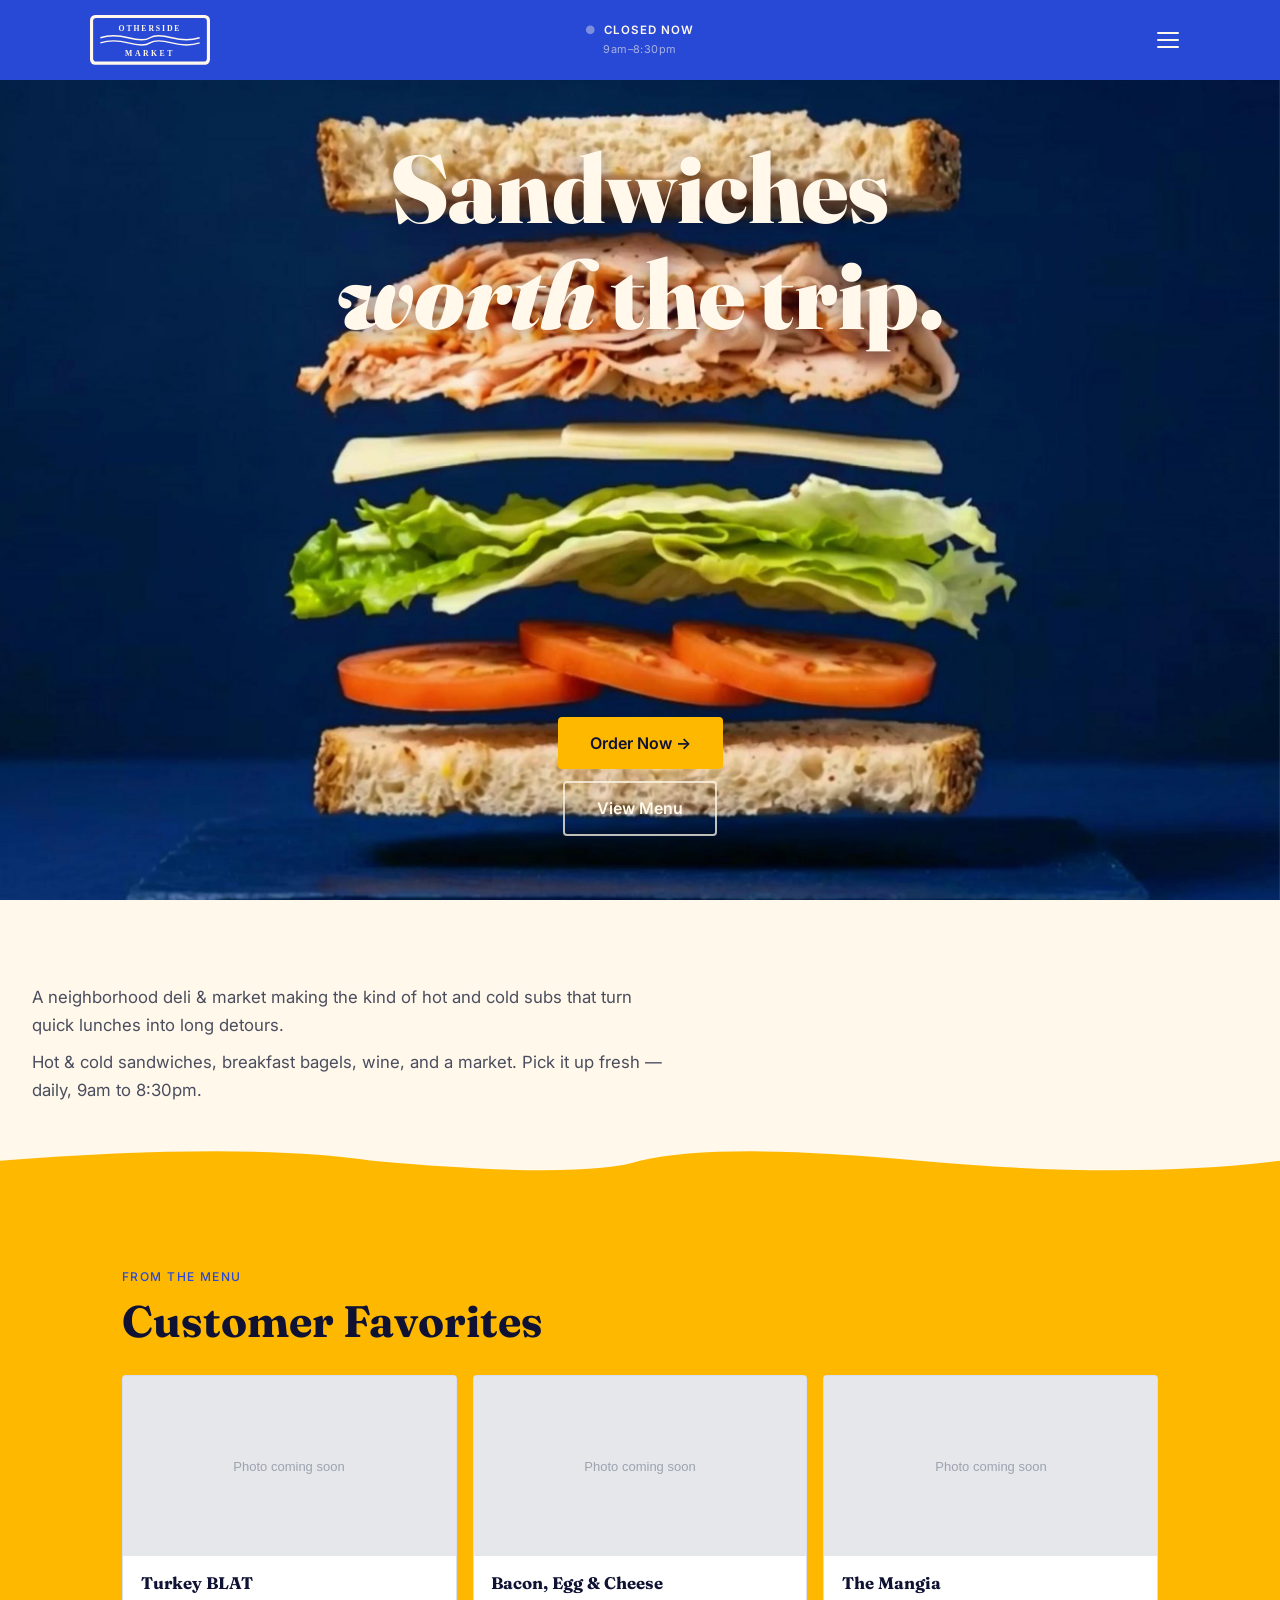
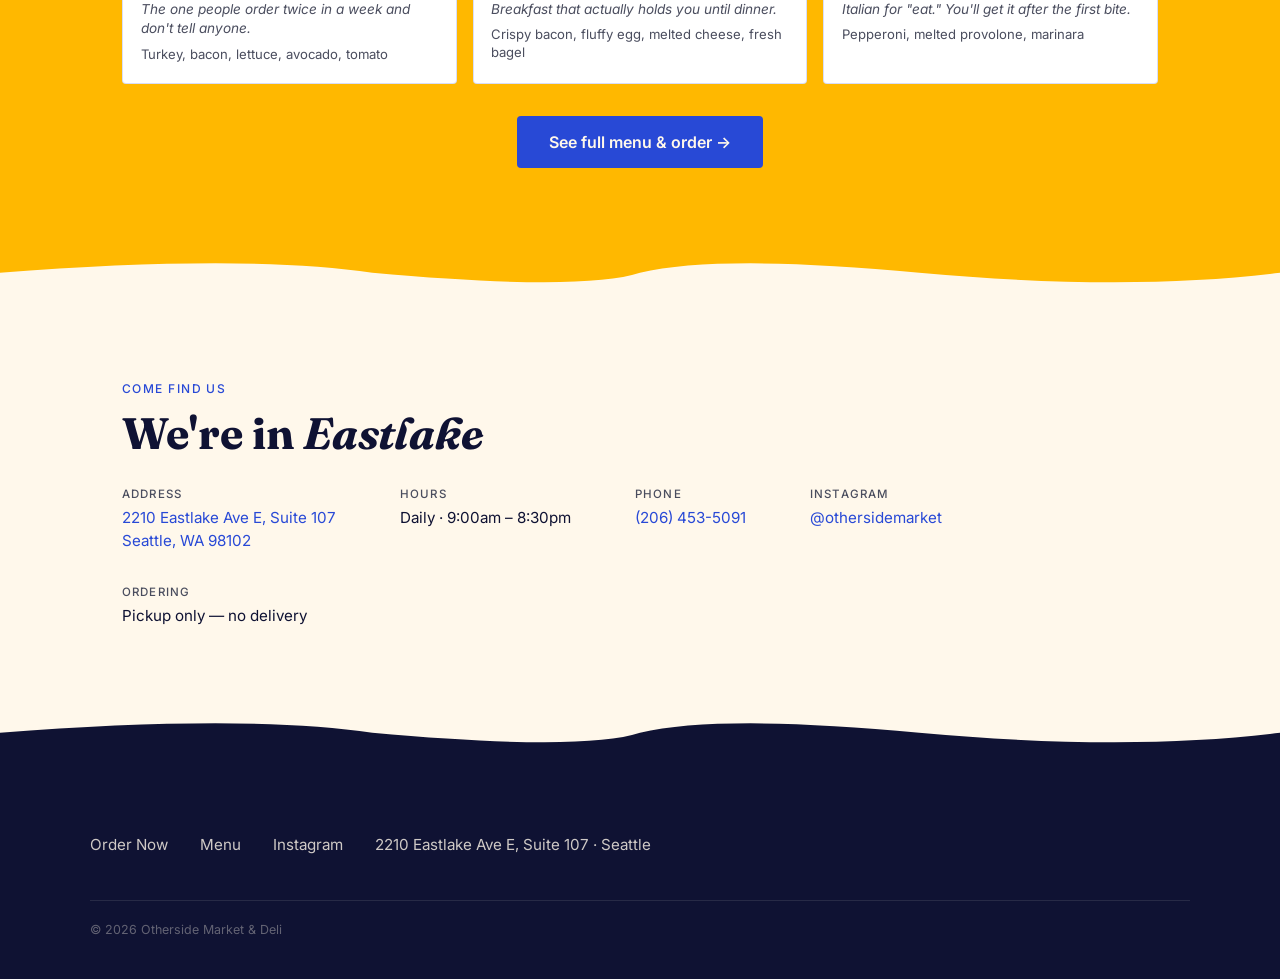
==== index.html @ d74aed76 "Initial commit" ====
<!DOCTYPE html>
<html lang="en">
<head>
  <meta charset="UTF-8" />
  <meta name="viewport" content="width=device-width, initial-scale=1.0" />

  <!-- SEO -->
  <title>Otherside Market &amp; Deli — Eastlake, Seattle</title>
  <meta name="description" content="A neighborhood deli &amp; market in Eastlake, Seattle. Hot &amp; cold sandwiches, breakfast bagels, wine, and groceries. Order online for pickup." />
  <meta name="keywords" content="deli Seattle, sandwich shop Eastlake, Otherside Market, pickup order Seattle" />
  <link rel="canonical" href="https://www.othersidemarketdeli.com/" />

  <!-- Open Graph -->
  <meta property="og:type" content="website" />
  <meta property="og:site_name" content="Otherside Market &amp; Deli" />
  <meta property="og:title" content="Otherside Market &amp; Deli — Eastlake, Seattle" />
  <meta property="og:description" content="A neighborhood deli &amp; market in Eastlake, Seattle. Hot &amp; cold sandwiches, breakfast bagels, wine, and groceries." />
  <meta property="og:url" content="https://www.othersidemarketdeli.com/" />
  <meta property="og:image" content="https://www.othersidemarketdeli.com/images/og-image.jpg" />
  <meta property="og:image:width" content="1200" />
  <meta property="og:image:height" content="630" />

  <!-- Twitter / X -->
  <meta name="twitter:card" content="summary_large_image" />
  <meta name="twitter:title" content="Otherside Market &amp; Deli" />
  <meta name="twitter:description" content="A neighborhood deli &amp; market in Eastlake, Seattle." />
  <meta name="twitter:image" content="https://www.othersidemarketdeli.com/images/og-image.jpg" />

  <!-- Favicon (placeholder — swap when client provides assets) -->
  <link rel="icon" type="image/png" href="images/favicon.png" />
  <link rel="apple-touch-icon" href="images/apple-touch-icon.png" />

  <!-- Fonts -->
  <link rel="preconnect" href="https://fonts.googleapis.com" />
  <link rel="preconnect" href="https://fonts.gstatic.com" crossorigin />
  <link href="https://fonts.googleapis.com/css2?family=Fraunces:ital,opsz,wght@0,9..144,400;0,9..144,700;0,9..144,900;1,9..144,400;1,9..144,700&family=Inter:wght@400;500;600&display=swap" rel="stylesheet" />

  <link rel="stylesheet" href="css/styles.css" />
</head>
<body>

  <!-- ===== NAV ===== -->
  <header class="site-nav" role="navigation" aria-label="Main navigation">
    <div class="nav-inner">

      <a class="nav-logo" href="index.html" aria-label="Otherside Market &amp; Deli — home">
        <svg class="logo-svg" viewBox="0 0 116 48" xmlns="http://www.w3.org/2000/svg" aria-hidden="true" focusable="false">
          <rect width="116" height="48" rx="5" fill="#fff8eb"/>
          <rect x="3" y="3" width="110" height="42" rx="3" fill="#2849d6"/>
          <text x="58" y="15" text-anchor="middle" font-family="Georgia, 'Times New Roman', serif" font-size="7.5" font-weight="700" fill="#fff8eb" letter-spacing="1.8">OTHERSIDE</text>
          <path d="M10,22 Q22,18 37,22 Q52,26 58,22 Q64,18 79,22 Q94,26 106,22" fill="none" stroke="#fff8eb" stroke-width="1.4"/>
          <path d="M10,27 Q22,23 37,27 Q52,31 58,27 Q64,23 79,27 Q94,31 106,27" fill="none" stroke="#fff8eb" stroke-width="1.4"/>
          <text x="58" y="40" text-anchor="middle" font-family="Georgia, 'Times New Roman', serif" font-size="7.5" font-weight="700" fill="#fff8eb" letter-spacing="2.4">MARKET</text>
        </svg>
      </a>

      <div class="nav-status" aria-live="polite">
        <span class="open-now">OPEN NOW</span>
        <span class="nav-hours">9am–8:30pm</span>
      </div>

      <button class="hamburger-btn" id="hamburger-btn" aria-label="Open menu" aria-expanded="false">
        <svg class="icon-menu" width="22" height="16" viewBox="0 0 22 16" fill="none" aria-hidden="true">
          <rect y="0"  width="22" height="2" rx="1" fill="#fff8eb"/>
          <rect y="7"  width="22" height="2" rx="1" fill="#fff8eb"/>
          <rect y="14" width="22" height="2" rx="1" fill="#fff8eb"/>
        </svg>
        <svg class="icon-close" width="18" height="18" viewBox="0 0 18 18" fill="none" aria-hidden="true">
          <path d="M1 1L17 17M17 1L1 17" stroke="#fff8eb" stroke-width="2" stroke-linecap="round"/>
        </svg>
      </button>

      <nav class="nav-dropdown" id="nav-dropdown" aria-label="Site navigation" aria-hidden="true">
        <a class="dropdown-order-btn" href="pages/order.html">Order Now</a>
        <a class="dropdown-link" href="pages/menu.html">View Menu</a>
        <a class="dropdown-link" href="https://instagram.com/othersidemarket" target="_blank" rel="noopener noreferrer">
          <svg width="36" height="36" viewBox="0 0 24 24" fill="none" xmlns="http://www.w3.org/2000/svg" aria-hidden="true">
            <rect x="2" y="2" width="20" height="20" rx="5.5" stroke="#fff8eb" stroke-width="1.5"/>
            <circle cx="12" cy="12" r="4.5" stroke="#fff8eb" stroke-width="1.5"/>
            <circle cx="17.2" cy="6.8" r="1.1" fill="#fff8eb"/>
          </svg>
          Instagram
        </a>
      </nav>

    </div>
  </header>

  <!-- ===== HERO ===== -->
  <section class="hero" id="home" aria-labelledby="hero-headline">

    <!-- Scroll-driven sandwich frame sequence — fixed behind all hero content -->
    <div class="hero-video-bg" aria-hidden="true">
      <img
        id="sandwich-frame"
        class="hero-video"
        src="images/sandwich-frames/frame-0000.jpg"
        alt=""
        decoding="async"
      />
    </div>

    <div class="hero-image-full">
      <!-- Replace with real food/interior photo when available -->
      <img
        src="data:image/svg+xml,%3Csvg xmlns='http://www.w3.org/2000/svg' width='1200' height='600'%3E%3Crect width='1200' height='600' fill='%23c0cdff'/%3E%3Ctext x='600' y='305' font-family='sans-serif' font-size='16' fill='%232849d6' text-anchor='middle' opacity='0.5'%3EHero photo coming soon%3C/text%3E%3C/svg%3E"
        alt="Otherside Market &amp; Deli"
        width="1200"
        height="600"
      />
      <div class="hero-overlay">
        <h1 id="hero-headline">Sandwiches<br><em>worth</em> the trip.</h1>
        <div class="hero-actions">
          <a class="btn-primary" href="pages/order.html">Order Now →</a>
          <a class="btn-ghost" href="pages/menu.html">View Menu</a>
        </div>
      </div>
    </div>

  </section>

  <!-- wave: video → cream (cream fills from the bottom, video shows above) -->
  <div class="wave-divider wave-hero-to-cream" aria-hidden="true">
    <svg viewBox="0 0 110 44" preserveAspectRatio="none" height="52" xmlns="http://www.w3.org/2000/svg">
      <path fill="#fff8eb" d="M0,44 L0,21 Q21,5 32,21 Q50,37 55,21 Q62,5 79,21 Q97,37 110,21 L110,44 Z"/>
    </svg>
  </div>

  <div class="hero-caption">
    <p>A neighborhood deli &amp; market making the kind of hot and cold subs that turn quick lunches into long detours.</p>
    <p>Hot &amp; cold sandwiches, breakfast bagels, wine, and a market. Pick it up fresh — daily, 9am to 8:30pm.</p>
  </div>

  <!-- wave: cream → yellow -->
  <div class="wave-divider wave-to-yellow" aria-hidden="true">
    <svg viewBox="0 0 110 44" preserveAspectRatio="none" height="52" xmlns="http://www.w3.org/2000/svg">
      <path fill="#fff8eb" d="M0,0 L0,21 Q21,5 32,21 Q50,37 55,21 Q62,5 79,21 Q97,37 110,21 L110,0 Z"/>
    </svg>
  </div>

  <!-- ===== MENU HIGHLIGHTS ===== -->
  <section class="menu-highlights" id="menu" aria-labelledby="menu-heading">
    <div class="container">
    <span class="eyebrow reveal">From the menu</span>
    <h2 id="menu-heading" class="reveal">Customer Favorites</h2>

    <div class="highlights-grid">

      <article class="highlight-card reveal">
        <div class="highlight-card-img">
          <img
            src="data:image/svg+xml,%3Csvg xmlns='http://www.w3.org/2000/svg' width='400' height='180'%3E%3Crect width='400' height='180' fill='%23e5e7eb'/%3E%3Ctext x='200' y='95' font-family='sans-serif' font-size='13' fill='%239ca3af' text-anchor='middle'%3EPhoto coming soon%3C/text%3E%3C/svg%3E"
            alt="Turkey BLAT"
            width="400"
            height="180"
            loading="lazy"
          />
        </div>
        <div class="highlight-card-body">
          <h3>Turkey BLAT</h3>
          <p class="card-tagline">The one people order twice in a week and don't tell anyone.</p>
          <p class="card-ingredients-text">Turkey, bacon, lettuce, avocado, tomato</p>
        </div>
      </article>

      <article class="highlight-card reveal">
        <div class="highlight-card-img">
          <img
            src="data:image/svg+xml,%3Csvg xmlns='http://www.w3.org/2000/svg' width='400' height='180'%3E%3Crect width='400' height='180' fill='%23e5e7eb'/%3E%3Ctext x='200' y='95' font-family='sans-serif' font-size='13' fill='%239ca3af' text-anchor='middle'%3EPhoto coming soon%3C/text%3E%3C/svg%3E"
            alt="Bacon, Egg &amp; Cheese"
            width="400"
            height="180"
            loading="lazy"
          />
        </div>
        <div class="highlight-card-body">
          <h3>Bacon, Egg &amp; Cheese</h3>
          <p class="card-tagline">Breakfast that actually holds you until dinner.</p>
          <p class="card-ingredients-text">Crispy bacon, fluffy egg, melted cheese, fresh bagel</p>
        </div>
      </article>

      <article class="highlight-card reveal">
        <div class="highlight-card-img">
          <img
            src="data:image/svg+xml,%3Csvg xmlns='http://www.w3.org/2000/svg' width='400' height='180'%3E%3Crect width='400' height='180' fill='%23e5e7eb'/%3E%3Ctext x='200' y='95' font-family='sans-serif' font-size='13' fill='%239ca3af' text-anchor='middle'%3EPhoto coming soon%3C/text%3E%3C/svg%3E"
            alt="The Mangia"
            width="400"
            height="180"
            loading="lazy"
          />
        </div>
        <div class="highlight-card-body">
          <h3>The Mangia</h3>
          <p class="card-tagline">Italian for "eat." You'll get it after the first bite.</p>
          <p class="card-ingredients-text">Pepperoni, melted provolone, marinara</p>
        </div>
      </article>

    </div>

    <div class="highlights-cta reveal">
      <a class="btn-primary" href="pages/menu.html">See full menu &amp; order →</a>
    </div>
    </div><!-- /.container -->
  </section>

  <!-- wave: yellow → cream -->
  <div class="wave-divider wave-to-cream" aria-hidden="true">
    <svg viewBox="0 0 110 44" preserveAspectRatio="none" height="52" xmlns="http://www.w3.org/2000/svg">
      <path fill="#ffb800" d="M0,0 L0,21 Q21,5 32,21 Q50,37 55,21 Q62,5 79,21 Q97,37 110,21 L110,0 Z"/>
    </svg>
  </div>

  <!-- ===== VISIT ===== -->
  <section class="visit-section" id="visit" aria-labelledby="visit-heading">
    <div class="container">
      <span class="eyebrow reveal">Come find us</span>
      <h2 id="visit-heading" class="reveal">We're in <em>Eastlake</em></h2>

      <div class="visit-info reveal">
        <div class="visit-detail">
          <span class="visit-label">Address</span>
          <span class="visit-value">
            <a href="https://maps.apple.com/?q=2210+Eastlake+Ave+E,+Suite+107,+Seattle,+WA+98102" target="_blank" rel="noopener noreferrer">
              2210 Eastlake Ave E, Suite 107<br />Seattle, WA 98102
            </a>
          </span>
        </div>
        <div class="visit-detail">
          <span class="visit-label">Hours</span>
          <span class="visit-value">Daily · 9:00am – 8:30pm</span>
        </div>
        <div class="visit-detail">
          <span class="visit-label">Phone</span>
          <span class="visit-value">
            <a href="tel:+12064535091">(206) 453-5091</a>
          </span>
        </div>
        <div class="visit-detail">
          <span class="visit-label">Instagram</span>
          <span class="visit-value">
            <a href="https://instagram.com/othersidemarket" target="_blank" rel="noopener noreferrer">@othersidemarket</a>
          </span>
        </div>
        <div class="visit-detail">
          <span class="visit-label">Ordering</span>
          <span class="visit-value">Pickup only — no delivery</span>
        </div>
      </div>
    </div>
  </section>

  <!-- wave: cream → dark -->
  <div class="wave-divider wave-to-dark" aria-hidden="true">
    <svg viewBox="0 0 110 44" preserveAspectRatio="none" height="52" xmlns="http://www.w3.org/2000/svg">
      <path fill="#fff8eb" d="M0,0 L0,21 Q21,5 32,21 Q50,37 55,21 Q62,5 79,21 Q97,37 110,21 L110,0 Z"/>
    </svg>
  </div>

  <!-- ===== FOOTER ===== -->
  <footer class="site-footer" role="contentinfo">
    <div class="footer-inner">

      <nav class="footer-links" aria-label="Footer links">
        <a href="pages/order.html">Order Now</a>
        <a href="pages/menu.html">Menu</a>
        <a href="https://instagram.com/othersidemarket" target="_blank" rel="noopener noreferrer">Instagram</a>
        <a href="https://maps.apple.com/?q=2210+Eastlake+Ave+E,+Suite+107,+Seattle,+WA+98102" target="_blank" rel="noopener noreferrer">2210 Eastlake Ave E, Suite 107 · Seattle</a>
      </nav>

      <div class="footer-bottom">
        <span>© 2026 Otherside Market &amp; Deli</span>
      </div>

    </div>
  </footer>

  <!-- Local Business Schema -->
  <script type="application/ld+json">
  {
    "@context": "https://schema.org",
    "@type": "Restaurant",
    "name": "Otherside Market & Deli",
    "description": "A neighborhood deli and market in Eastlake, Seattle.",
    "url": "https://www.othersidemarketdeli.com",
    "telephone": "+12064535091",
    "address": {
      "@type": "PostalAddress",
      "streetAddress": "2210 Eastlake Ave E, Suite 107",
      "addressLocality": "Seattle",
      "addressRegion": "WA",
      "postalCode": "98102",
      "addressCountry": "US"
    },
    "geo": {
      "@type": "GeoCoordinates",
      "latitude": 47.6407,
      "longitude": -122.3246
    },
    "openingHours": "Mo-Su 09:00-20:30",
    "servesCuisine": ["Sandwiches", "Deli", "American"],
    "priceRange": "$$",
    "sameAs": ["https://www.instagram.com/othersidemarket/"]
  }
  </script>

  <script src="js/main.js"></script>
</body>
</html>
---- css/styles.css ----
/* ===========================================================
   Otherside Market & Deli — Shared Stylesheet
   Mobile-first, 390px base, scales up via min-width breakpoints
   =========================================================== */

/* ------ Brand Tokens (from brand.md) ------------------- */
:root {
  --cream:       #fff8eb;
  --ink:         #0f1233;
  --ink-soft:    #4a4d5e;
  --blue:        #2849d6;
  --blue-deep:   #1a35b8;
  --blue-light:  #c0cdff;
  --accent:      #ffb800;
  --accent-warm: #ff5a3c;
  --rule:        rgba(40, 73, 214, 0.18);

  --max-width:   1100px;
  --nav-height:  80px;
}

/* ------ Reset & Base ------------------------------------ */
*, *::before, *::after { box-sizing: border-box; margin: 0; padding: 0; }

html { scroll-behavior: smooth; }

body {
  background: var(--cream);
  color: var(--ink);
  font-family: 'Inter', sans-serif;
  font-size: 1rem;
  line-height: 1.5;
  -webkit-font-smoothing: antialiased;
  overflow-x: hidden;
}

a { color: inherit; text-decoration: none; }
img { display: block; max-width: 100%; }
button { -webkit-tap-highlight-color: transparent; cursor: pointer; font-family: inherit; border: none; }
input, select, textarea { font-size: 16px; font-family: inherit; }

section[id] { scroll-margin-top: var(--nav-height); }

/* ------ Top Bar ----------------------------------------- */
.top-bar {
  background: var(--blue);
  color: var(--cream);
  text-align: center;
  padding: 0.55rem 1rem;
  display: flex;
  flex-direction: column;
  align-items: center;
  gap: 0.1rem;
}

.top-bar .sep { margin: 0 0.5rem; opacity: 0.6; }

.top-bar-main {
  font-size: 0.78rem;
  letter-spacing: 0.08em;
  font-weight: 600;
}

.top-bar .open-now {
  font-size: inherit;
  letter-spacing: inherit;
  font-weight: inherit;
}

.top-bar-sub {
  font-size: 0.72rem;
  letter-spacing: 0.05em;
  font-weight: 400;
  opacity: 0.75;
}

.open-now::before {
  content: "●";
  color: var(--accent);
  margin-right: 0.4rem;
  animation: pulse 2s ease-in-out infinite;
}

.open-now.closed-now::before {
  color: rgba(255, 248, 235, 0.4);
  animation: none;
}

@keyframes pulse {
  0%, 100% { opacity: 1; }
  50%       { opacity: 0.4; }
}

/* ------ Site Navigation --------------------------------- */
.site-nav {
  position: fixed;
  top: 0;
  left: 0;
  right: 0;
  z-index: 100;
  background: var(--blue);
  height: var(--nav-height);
  display: flex;
  align-items: center;
  padding: 0 1.25rem;
}

.nav-inner {
  width: 100%;
  max-width: var(--max-width);
  margin: 0 auto;
  display: grid;
  grid-template-columns: 1fr auto 1fr;
  align-items: center;
}

.nav-logo { line-height: 0; }

.logo-svg { width: 120px; height: auto; display: block; }

/* Center status block */
.nav-status {
  display: flex;
  flex-direction: column;
  align-items: center;
  text-align: center;
  gap: 0.1rem;
}

.nav-status .open-now {
  font-size: 0.72rem;
  font-weight: 600;
  letter-spacing: 0.1em;
  color: var(--cream);
}

.nav-hours {
  font-size: 0.68rem;
  color: rgba(255, 248, 235, 0.6);
  letter-spacing: 0.04em;
}

.hamburger-btn {
  justify-self: end;
  background: none;
  border: none;
  padding: 0.5rem;
  min-width: 44px;
  min-height: 44px;
  display: flex;
  align-items: center;
  justify-content: center;
  cursor: pointer;
  z-index: 101;
  -webkit-tap-highlight-color: transparent;
}

.hamburger-btn .icon-close { display: none; }
.hamburger-btn.open .icon-menu  { display: none; }
.hamburger-btn.open .icon-close { display: block; }

/* Full-page dropdown — drops from below the nav bar */
.nav-dropdown {
  position: fixed;
  top: var(--nav-height); /* overridden by JS with exact nav bottom */
  left: 0;
  right: 0;
  bottom: 0;
  background: var(--blue);
  z-index: 99; /* nav stays on top at z-index 100 */
  display: flex;
  flex-direction: column;
  align-items: center;
  justify-content: center;
  gap: 2.25rem;
  clip-path: inset(0 0 100% 0);
  transition: clip-path 0.5s cubic-bezier(0.77, 0, 0.175, 1);
  pointer-events: none;
}

.nav-dropdown.open {
  clip-path: inset(0 0 0% 0);
  pointer-events: auto;
}

/* Dropdown items */
.dropdown-link {
  font-family: 'Fraunces', serif;
  font-size: clamp(2rem, 7vw, 3.5rem);
  font-weight: 700;
  color: var(--cream);
  display: flex;
  align-items: center;
  gap: 0.75rem;
  transition: opacity 0.15s;
  text-align: center;
}

.dropdown-link:hover { opacity: 0.7; }

/* Order Now button inside dropdown */
.dropdown-order-btn {
  background: var(--accent);
  color: var(--ink);
  font-family: 'Inter', sans-serif;
  font-size: clamp(1rem, 3vw, 1.25rem);
  font-weight: 600;
  padding: 0.9rem 2.5rem;
  border-radius: 4px;
  min-height: 52px;
  display: inline-flex;
  align-items: center;
  transition: background 0.15s;
  -webkit-tap-highlight-color: transparent;
}

.dropdown-order-btn:hover { background: #e6a600; }

@media (min-width: 768px) {
  .site-nav { padding: 0 2rem; }
}

/* ------ Layout Helpers ---------------------------------- */
.container {
  width: 100%;
  max-width: var(--max-width);
  margin: 0 auto;
  padding: 0 1.25rem;
}

@media (min-width: 768px) { .container { padding: 0 2rem; } }

/* ------ Typography -------------------------------------- */
h1 {
  font-family: 'Fraunces', serif;
  font-weight: 900;
  font-size: clamp(2rem, 8vw, 4rem);
  line-height: 1.1;
}

h2 {
  font-family: 'Fraunces', serif;
  font-weight: 700;
  font-size: clamp(1.5rem, 6vw, 2.75rem);
  line-height: 1.15;
}

h3 {
  font-family: 'Fraunces', serif;
  font-weight: 700;
  font-size: clamp(1.1rem, 4vw, 1.5rem);
  line-height: 1.2;
}

.eyebrow {
  display: block;
  font-family: 'Inter', sans-serif;
  font-size: 0.75rem;
  font-weight: 500;
  letter-spacing: 0.12em;
  text-transform: uppercase;
  color: var(--blue);
  margin-bottom: 0.6rem;
}

/* ------ Shared Buttons ---------------------------------- */
.btn-primary {
  background: var(--accent);
  color: var(--ink);
  padding: 0.85rem 2rem;
  border-radius: 4px;
  font-size: 1rem;
  font-weight: 600;
  font-family: 'Inter', sans-serif;
  border: none;
  display: inline-flex;
  align-items: center;
  gap: 0.3rem;
  min-height: 52px;
  transition: background 0.15s;
  -webkit-tap-highlight-color: transparent;
}

.btn-primary:hover { background: #e6a600; }

.btn-ghost {
  background: transparent;
  color: var(--cream);
  padding: 0.85rem 2rem;
  border-radius: 4px;
  border: 2px solid rgba(255, 248, 235, 0.75);
  font-size: 1rem;
  font-weight: 600;
  font-family: 'Inter', sans-serif;
  display: inline-flex;
  align-items: center;
  min-height: 52px;
  transition: background 0.15s, border-color 0.15s;
  -webkit-tap-highlight-color: transparent;
}

.btn-ghost:hover { background: rgba(255, 248, 235, 0.15); border-color: var(--cream); }

/* ===========================================================
   HOMEPAGE — index.html
   =========================================================== */

/* ------ Hero -------------------------------------------- */
.hero {
  padding-top: var(--nav-height); /* push hero content below fixed nav */
  padding-bottom: 0;
  min-height: 100vh;   /* first viewport only — sections scroll over the fixed video below */
  position: relative;
  z-index: 1;
}

/* Fixed video — stays in place while all page sections scroll over it.
   z-index: 0 sits above the body canvas but below the hero (z-index: 1)
   and all content sections (z-index: 1, later in DOM order). */
.hero-video-bg {
  position: fixed;
  top: var(--nav-height);
  left: 0;
  width: 100vw;
  height: calc(100vh - var(--nav-height));
  z-index: 0;
  background: #0f1233; /* navy fallback while video loads */
  will-change: transform;
}

.hero-video {
  width: 100%;
  height: 100%;
  object-fit: cover;
  display: block;
}

.hero-image-full {
  position: relative;
  width: 100%;
  height: 100vw;
  min-height: 420px;
  max-height: 820px;
  overflow: hidden;
  background: transparent; /* let fixed video show through */
}

/* Placeholder image hidden — video is the hero background now */
.hero-image-full img {
  display: none;
}


.hero-overlay {
  position: absolute;
  inset: 0;
  z-index: 2;
  display: flex;
  flex-direction: column;
  align-items: center;
  padding: 7rem 1.25rem 3rem;
  text-align: center;
  color: var(--cream);
}

.hero-overlay h1 {
  color: var(--cream);
  font-size: clamp(2.75rem, 11vw, 6rem);
  text-shadow: 0 2px 20px rgba(15, 18, 51, 0.4);
}

.hero-actions {
  display: flex;
  flex-direction: column;
  align-items: center;
  gap: 0.75rem;
  margin-top: auto;
}

.hero-caption {
  text-align: left;
  padding: 1.5rem 1.25rem;
  font-size: 1rem;
  color: var(--ink-soft);
  line-height: 1.65;
  display: flex;
  flex-direction: column;
  gap: 0.6rem;
  background: var(--cream);
  position: relative;
  z-index: 1;
}

.hero-caption p {
  max-width: 640px; /* constrain text width, not the background */
}

@media (min-width: 768px) {
  .hero-overlay { padding: 3.5rem 2rem 4rem; }
  .hero-caption  { padding: 2rem 2rem; font-size: 1.05rem; }
}

/* ------ Wave Section Dividers --------------------------- */
.wave-divider {
  display: block;
  width: 100%;
  line-height: 0;
  overflow: hidden;
  position: relative;
  z-index: 1; /* slides over the fixed video as user scrolls */
}

.wave-divider svg { display: block; width: 100%; }

.wave-to-yellow    { background: var(--accent); }
.wave-to-cream     { background: var(--cream); }
.wave-to-dark      { background: var(--ink); }
.wave-hero-to-cream { background: transparent; } /* video shows above, cream SVG path below */

/* ------ Menu Highlights --------------------------------- */
.menu-highlights {
  padding: 3rem 1.25rem;
  background: var(--accent);
  position: relative;
  z-index: 1;
}

.menu-highlights h2 { margin-bottom: 1.75rem; }

.highlights-grid {
  display: grid;
  grid-template-columns: 1fr;
  gap: 1rem;
}

@media (min-width: 640px) {
  .highlights-grid { grid-template-columns: repeat(2, 1fr); }
}

@media (min-width: 1024px) {
  .highlights-grid { grid-template-columns: repeat(3, 1fr); }
}

@media (min-width: 768px) {
  .menu-highlights { padding: 5rem 2rem; }
}

.highlight-card {
  background: white;
  border: 1px solid var(--rule);
  border-radius: 4px;
  overflow: hidden;
  transition: box-shadow 0.2s, transform 0.2s;
}

.highlight-card:hover {
  box-shadow: 0 6px 20px rgba(40, 73, 214, 0.1);
  transform: translateY(-2px);
}

.highlight-card-img {
  width: 100%;
  height: 180px;
  background: #e5e7eb;
  overflow: hidden;
}

.highlight-card-img img { width: 100%; height: 100%; object-fit: cover; }

.highlight-card-body { padding: 1.1rem 1.1rem 1.25rem; }

.highlight-card-body h3 {
  font-size: 1.05rem;
  margin-bottom: 0.4rem;
}

.card-tagline {
  font-size: 0.85rem;
  color: var(--ink-soft);
  line-height: 1.45;
  margin-bottom: 0.35rem;
  font-style: italic;
}

.card-ingredients-text {
  font-size: 0.82rem;
  color: var(--ink-soft);
  line-height: 1.4;
}

/* "See full menu" button sits on yellow — use blue */
.highlights-cta .btn-primary {
  background: var(--blue);
  color: var(--cream);
}
.highlights-cta .btn-primary:hover { background: var(--blue-deep); }

.highlights-cta {
  margin-top: 2rem;
  text-align: center;
}

/* ------ Visit Section ----------------------------------- */
.visit-section {
  padding: 3rem 1.25rem;
  position: relative;
  z-index: 1;
  background: var(--cream); /* explicit — inherited cream won't cover the fixed video */
}

.visit-section h2 { margin-bottom: 1.75rem; }

@media (min-width: 768px) {
  .visit-section { padding: 5rem 2rem; }
}

.visit-info {
  display: flex;
  flex-direction: column;
  gap: 1.5rem;
  max-width: var(--max-width);
  margin: 0 auto;
}

@media (min-width: 768px) {
  .visit-info { flex-direction: row; flex-wrap: wrap; gap: 2rem 4rem; }
}

.visit-detail { display: flex; flex-direction: column; gap: 0.2rem; }

.visit-label {
  font-size: 0.72rem;
  font-weight: 500;
  letter-spacing: 0.1em;
  text-transform: uppercase;
  color: var(--ink-soft);
}

.visit-value { font-size: 0.95rem; line-height: 1.5; }

.visit-value a { color: var(--blue); }
.visit-value a:hover { text-decoration: underline; }

.visit-map-block {
  display: flex;
  flex-direction: column;
  gap: 0.75rem;
}

.visit-map-placeholder {
  width: 100%;
  aspect-ratio: 4 / 3;
  background: var(--blue-light);
  border-radius: 4px;
  display: flex;
  align-items: center;
  justify-content: center;
  font-size: 0.85rem;
  color: var(--ink-soft);
  border: 1px solid var(--rule);
}

.map-link {
  display: inline-flex;
  align-items: center;
  gap: 0.3rem;
  color: var(--blue);
  font-size: 0.9rem;
  font-weight: 500;
  min-height: 44px;
}

.map-link:hover { text-decoration: underline; }

/* ------ Footer ------------------------------------------ */
.site-footer {
  background: var(--ink);
  color: var(--cream);
  padding: 3rem 1.25rem 2rem;
  position: relative;
  z-index: 1;
}

@media (min-width: 768px) {
  .site-footer { padding: 4rem 2rem 2.5rem; }
}

.footer-inner {
  max-width: var(--max-width);
  margin: 0 auto;
}

.footer-links {
  display: flex;
  flex-wrap: wrap;
  gap: 0.5rem 2rem;
  margin-bottom: 2rem;
}

.footer-links a {
  font-size: 0.95rem;
  color: rgba(255, 248, 235, 0.8);
  transition: color 0.15s;
  min-height: 44px;
  display: inline-flex;
  align-items: center;
}

.footer-links a:hover { color: var(--cream); }

.footer-bottom {
  font-size: 0.78rem;
  color: rgba(255, 248, 235, 0.35);
  padding-top: 1.25rem;
  border-top: 1px solid rgba(255, 248, 235, 0.1);
}

/* ------ Scroll Reveal ----------------------------------- */
.reveal {
  opacity: 0;
  transform: translateY(24px);
  transition: opacity 0.55s ease, transform 0.55s ease;
}

.reveal.visible {
  opacity: 1;
  transform: none;
}

/* ===========================================================
   ORDER PAGE — pages/order.html
   =========================================================== */

/* ------ Category Tabs ----------------------------------- */
.category-tabs-wrap {
  position: sticky;
  top: var(--nav-height);
  z-index: 90;
  background: var(--cream);
  border-bottom: 1px solid var(--rule);
}

.category-tabs {
  display: flex;
  overflow-x: auto;
  -webkit-overflow-scrolling: touch;
  scrollbar-width: none;
  max-width: var(--max-width);
  margin: 0 auto;
  padding: 0 1.25rem;
}

.category-tabs::-webkit-scrollbar { display: none; }

.tab-btn {
  flex-shrink: 0;
  height: 48px;
  padding: 0 1.25rem;
  background: transparent;
  border: none;
  border-bottom: 2px solid transparent;
  font-family: 'Inter', sans-serif;
  font-size: 0.9rem;
  font-weight: 500;
  color: var(--ink-soft);
  cursor: pointer;
  white-space: nowrap;
  transition: color 0.15s, border-color 0.15s;
}

.tab-btn.active  { color: var(--blue); border-bottom-color: var(--blue); }
.tab-btn:hover:not(.active) { color: var(--ink); }

@media (min-width: 768px) {
  .category-tabs { padding: 0 2rem; }
}

/* ------ Menu Screen ------------------------------------- */
.menu-screen-inner {
  max-width: var(--max-width);
  margin: 0 auto;
  padding: 1.5rem 1.25rem 9rem;
}

@media (min-width: 768px) {
  .menu-screen-inner { padding: 2rem 2rem 9rem; }
}

.menu-category { display: none; }
.menu-category.active { display: block; }

.menu-category-title {
  font-family: 'Fraunces', serif;
  font-weight: 700;
  font-size: 1.4rem;
  margin-bottom: 1.25rem;
  padding-bottom: 0.6rem;
  border-bottom: 1px solid var(--rule);
}

.menu-grid {
  display: grid;
  grid-template-columns: 1fr;
  gap: 1rem;
}

@media (min-width: 640px) {
  .menu-grid { grid-template-columns: repeat(2, 1fr); }
}

/* ------ Menu Item Card ---------------------------------- */
.menu-item-card {
  background: white;
  border: 1px solid var(--rule);
  border-radius: 4px;
  overflow: hidden;
  display: flex;
  flex-direction: column;
  transition: box-shadow 0.2s;
}

.menu-item-card:hover {
  box-shadow: 0 4px 16px rgba(40, 73, 214, 0.08);
}

.menu-item-img {
  width: 100%;
  height: 160px;
  background: #e5e7eb;
  overflow: hidden;
  flex-shrink: 0;
}

.menu-item-img img { width: 100%; height: 100%; object-fit: cover; }

.menu-item-body {
  padding: 1rem;
  display: flex;
  flex-direction: column;
  flex: 1;
}

.menu-item-header {
  display: flex;
  justify-content: space-between;
  align-items: baseline;
  gap: 0.5rem;
  margin-bottom: 0.35rem;
}

.menu-item-name {
  font-family: 'Fraunces', serif;
  font-weight: 700;
  font-size: 1.05rem;
  line-height: 1.2;
}

.menu-item-price {
  font-family: 'Inter', sans-serif;
  font-size: 0.875rem;
  font-weight: 600;
  color: var(--blue);
  white-space: nowrap;
}

.menu-item-desc {
  font-size: 0.85rem;
  color: var(--ink-soft);
  line-height: 1.45;
  margin-bottom: 0.85rem;
  flex: 1;
  display: -webkit-box;
  -webkit-line-clamp: 2;
  -webkit-box-orient: vertical;
  overflow: hidden;
}

.add-to-cart-btn {
  width: 100%;
  height: 52px;
  background: var(--accent);
  color: var(--ink);
  font-family: 'Inter', sans-serif;
  font-size: 0.9rem;
  font-weight: 600;
  border: none;
  border-radius: 4px;
  cursor: pointer;
  transition: background 0.15s, color 0.15s;
  -webkit-tap-highlight-color: transparent;
  margin-top: auto;
}

.add-to-cart-btn:hover  { background: #e6a600; }

.add-to-cart-btn.in-cart {
  background: var(--blue);
  color: var(--cream);
  padding: 0;
  display: grid;
  grid-template-columns: 52px 1fr 52px;
}

.btn-qty-dec,
.btn-qty-inc {
  height: 52px;
  display: flex;
  align-items: center;
  justify-content: center;
  font-size: 1.25rem;
  cursor: pointer;
}

.btn-qty-num {
  display: flex;
  align-items: center;
  justify-content: center;
  font-size: 1rem;
  font-weight: 700;
}

.add-to-cart-btn.sold-out {
  background: #e5e7eb;
  color: var(--ink-soft);
  cursor: not-allowed;
}

/* ------ Cart Toast (pill, slides up on add-to-cart) ----- */
.cart-toast {
  position: fixed;
  bottom: calc(1.25rem + env(safe-area-inset-bottom));
  left: 50%;
  transform: translateX(-50%) translateY(calc(100% + 2rem));
  z-index: 200;
  background: var(--blue);
  border-radius: 100px;
  padding: 0.6rem 0.6rem 0.6rem 1.5rem;
  display: flex;
  align-items: center;
  justify-content: space-between;
  gap: 1rem;
  min-width: min(320px, 88vw);
  box-shadow: 0 8px 28px rgba(15, 18, 51, 0.28);
  transition: transform 0.4s cubic-bezier(0.34, 1.56, 0.64, 1);
  white-space: nowrap;
  pointer-events: none;
}

.cart-toast.visible {
  transform: translateX(-50%) translateY(0);
  pointer-events: auto;
}

.cart-toast-label {
  font-size: 0.88rem;
  font-weight: 500;
  color: rgba(255, 248, 235, 0.9);
}

.cart-toast-btn {
  background: var(--accent);
  color: var(--ink);
  font-family: 'Inter', sans-serif;
  font-size: 0.82rem;
  font-weight: 600;
  border: none;
  border-radius: 100px;
  height: 36px;
  padding: 0 1rem;
  cursor: pointer;
  transition: background 0.15s;
  -webkit-tap-highlight-color: transparent;
}

.cart-toast-btn:hover { background: #e6a600; }

/* ------ Cart Drawer ------------------------------------ */
/* Hidden by default — JS controls clip-path + display     */
.cart-drawer {
  position: fixed;
  inset: 0;
  z-index: 300;
  background: var(--blue);
  display: none;
  flex-direction: column;
  overflow: hidden;
}

/* Cart content fades in after expansion */
.cart-drawer-content {
  display: flex;
  flex-direction: column;
  flex: 1;
  min-height: 0;
  opacity: 0;
  transition: opacity 0.2s;
}

.cart-drawer-content.visible { opacity: 1; }

.cart-drawer-header {
  display: flex;
  align-items: center;
  gap: 0.75rem;
  padding: 1.25rem 1.25rem 1rem;
  border-bottom: 1px solid rgba(255, 248, 235, 0.15);
  flex-shrink: 0;
}

.cart-drawer-close {
  background: none;
  border: none;
  padding: 0.25rem;
  min-width: 44px;
  min-height: 44px;
  display: flex;
  align-items: center;
  justify-content: center;
  cursor: pointer;
  border-radius: 4px;
  -webkit-tap-highlight-color: transparent;
  transition: background 0.15s;
}

.cart-drawer-close:hover { background: rgba(255, 248, 235, 0.1); }

.cart-drawer-title {
  font-family: 'Fraunces', serif;
  font-weight: 700;
  font-size: 1.4rem;
  color: var(--cream);
}

.cart-drawer-items {
  flex: 1;
  overflow-y: auto;
  -webkit-overflow-scrolling: touch;
  background: white;
  padding: 0 1.25rem;
}

/* Drawer item row */
.drawer-item {
  display: flex;
  align-items: center;
  gap: 1rem;
  padding: 1rem 0;
  border-bottom: 1px solid var(--rule);
}

.drawer-item-name {
  flex: 1;
  font-size: 0.95rem;
  font-weight: 600;
  color: var(--ink);
  min-width: 0;
}

/* Qty buttons on white background */
.cart-drawer .qty-btn {
  border-color: var(--rule);
  background: var(--cream);
  color: var(--ink);
}

.cart-drawer .qty-btn:hover { background: #ede8dc; }

.cart-drawer .qty-display { color: var(--ink); }

.cart-empty-msg { color: var(--ink-soft); padding: 2rem 0; }

.cart-drawer-footer {
  flex-shrink: 0;
  padding: 1.25rem;
  padding-bottom: calc(1.25rem + env(safe-area-inset-bottom));
  border-top: 1px solid rgba(255, 248, 235, 0.15);
}

.cart-drawer-subtotal-row {
  display: flex;
  justify-content: space-between;
  align-items: baseline;
  margin-bottom: 1rem;
}

.cart-drawer-subtotal-row .cart-subtotal-label { color: rgba(255, 248, 235, 0.7); }
.cart-drawer-subtotal-row .cart-subtotal-amount { color: var(--cream); }

/* Checkout button on blue bg — use accent yellow */
.cart-drawer .btn-checkout {
  background: var(--accent);
  color: var(--ink);
}

.cart-drawer .btn-checkout:hover { background: #e6a600; }


/* ------ Screen Management ------------------------------- */
.order-screen { display: none; }
.order-screen.active { display: block; }

/* ------ Cart Screen ------------------------------------- */
.cart-screen-inner {
  max-width: 640px;
  margin: 0 auto;
  padding: 1.5rem 1.25rem 9rem;
}

@media (min-width: 768px) { .cart-screen-inner { padding: 2rem 2rem 9rem; } }

.cart-screen-title {
  font-family: 'Fraunces', serif;
  font-weight: 700;
  font-size: 1.75rem;
  margin-bottom: 1.25rem;
}

.btn-back {
  background: none;
  border: none;
  color: var(--blue);
  font-family: 'Inter', sans-serif;
  font-size: 0.9rem;
  font-weight: 500;
  cursor: pointer;
  padding: 0;
  margin-bottom: 1.25rem;
  display: inline-flex;
  align-items: center;
  gap: 0.3rem;
  min-height: 44px;
  -webkit-tap-highlight-color: transparent;
}

.btn-back:hover { text-decoration: underline; }

.cart-items { display: flex; flex-direction: column; }

.cart-item {
  display: flex;
  align-items: center;
  gap: 0.75rem;
  padding: 0.85rem 0;
  border-bottom: 1px solid var(--rule);
}

.cart-item-name {
  font-size: 0.95rem;
  font-weight: 600;
  flex: 1;
  min-width: 0;
}

.qty-controls {
  display: flex;
  align-items: center;
  gap: 0;
  flex-shrink: 0;
}

.qty-btn {
  width: 44px;
  height: 44px;
  border: 1px solid var(--rule);
  background: white;
  cursor: pointer;
  font-size: 1.1rem;
  display: flex;
  align-items: center;
  justify-content: center;
  border-radius: 4px;
  font-family: 'Inter', sans-serif;
  -webkit-tap-highlight-color: transparent;
  transition: background 0.1s;
  flex-shrink: 0;
}

.qty-btn:hover { background: var(--cream); }

.qty-display {
  width: 36px;
  text-align: center;
  font-weight: 600;
  font-size: 0.9rem;
}

.cart-item-price {
  font-size: 0.9rem;
  font-weight: 600;
  color: var(--blue);
  min-width: 52px;
  text-align: right;
  flex-shrink: 0;
}

.remove-btn {
  background: none;
  border: none;
  color: var(--ink-soft);
  font-size: 1.2rem;
  cursor: pointer;
  padding: 0;
  width: 44px;
  height: 44px;
  display: flex;
  align-items: center;
  justify-content: center;
  border-radius: 4px;
  -webkit-tap-highlight-color: transparent;
  transition: color 0.15s;
  flex-shrink: 0;
}

.remove-btn:hover { color: var(--accent-warm); }

.cart-empty-msg {
  padding: 2rem 0;
  color: var(--ink-soft);
  font-size: 0.95rem;
}

.cart-footer { padding-top: 1.25rem; }

.cart-subtotal-row {
  display: flex;
  justify-content: space-between;
  align-items: baseline;
  margin-bottom: 1.25rem;
}

.cart-subtotal-label {
  font-family: 'Fraunces', serif;
  font-weight: 700;
  font-size: 1.1rem;
}

.cart-subtotal-amount {
  font-family: 'Fraunces', serif;
  font-weight: 700;
  font-size: 1.25rem;
}

.btn-checkout {
  display: flex;
  align-items: center;
  justify-content: center;
  width: 100%;
  height: 56px;
  background: var(--blue);
  color: var(--cream);
  font-family: 'Inter', sans-serif;
  font-size: 1rem;
  font-weight: 600;
  border: none;
  border-radius: 4px;
  cursor: pointer;
  transition: background 0.15s;
  -webkit-tap-highlight-color: transparent;
}

.btn-checkout:hover { background: var(--blue-deep); }

/* ------ Checkout Form ----------------------------------- */
.checkout-screen-inner {
  max-width: 480px;
  margin: 0 auto;
  padding: 1.5rem 1.25rem 9rem;
}

@media (min-width: 768px) { .checkout-screen-inner { padding: 2rem 2rem 9rem; } }

.checkout-title {
  font-family: 'Fraunces', serif;
  font-weight: 700;
  font-size: 1.75rem;
  margin-bottom: 0.4rem;
}

.checkout-subtitle {
  font-size: 0.9rem;
  color: var(--ink-soft);
  margin-bottom: 2rem;
}

.form-stack { display: flex; flex-direction: column; gap: 1.1rem; }

.form-field { display: flex; flex-direction: column; gap: 0.4rem; }

.form-field label {
  font-size: 0.875rem;
  font-weight: 500;
  color: var(--ink);
}

input[type="text"],
input[type="tel"],
input[type="time"],
textarea {
  width: 100%;
  padding: 0.85rem 1rem;
  font-size: 16px;
  border: 1.5px solid var(--rule);
  border-radius: 4px;
  background: white;
  color: var(--ink);
  font-family: 'Inter', sans-serif;
  transition: border-color 0.15s;
  min-height: 48px;
}

input:focus, textarea:focus {
  outline: none;
  border-color: var(--blue);
}

textarea { resize: vertical; min-height: 88px; }

.btn-place-order {
  display: flex;
  align-items: center;
  justify-content: center;
  gap: 0.5rem;
  width: 100%;
  height: 56px;
  background: var(--blue);
  color: var(--cream);
  font-family: 'Inter', sans-serif;
  font-size: 1rem;
  font-weight: 600;
  border: none;
  border-radius: 4px;
  cursor: pointer;
  margin-top: 1.75rem;
  transition: background 0.15s;
  -webkit-tap-highlight-color: transparent;
}

.btn-place-order:hover    { background: var(--blue-deep); }
.btn-place-order:disabled { opacity: 0.7; cursor: not-allowed; }

.spinner {
  width: 16px;
  height: 16px;
  border: 2px solid rgba(255, 248, 235, 0.35);
  border-top-color: var(--cream);
  border-radius: 50%;
  animation: spin 0.7s linear infinite;
  display: none;
}

@keyframes spin { to { transform: rotate(360deg); } }

/* ------ Confirmation Screen ----------------------------- */
.confirm-screen-inner {
  display: flex;
  flex-direction: column;
  align-items: center;
  justify-content: center;
  text-align: center;
  padding: 4rem 1.25rem 2rem;
  min-height: 60vh;
}

.confirm-check { margin-bottom: 1.5rem; }

.confirm-check svg { width: 80px; height: 80px; }

.checkmark-circle {
  stroke: var(--blue);
  stroke-width: 2;
  fill: none;
  stroke-dasharray: 166;
  stroke-dashoffset: 166;
  animation: draw 0.8s ease-in-out forwards;
}

.checkmark-path {
  stroke: var(--blue);
  stroke-width: 3;
  stroke-linecap: round;
  stroke-linejoin: round;
  fill: none;
  stroke-dasharray: 48;
  stroke-dashoffset: 48;
  animation: draw 0.5s 0.75s ease-in-out forwards;
}

@keyframes draw { to { stroke-dashoffset: 0; } }

.confirm-headline {
  font-family: 'Fraunces', serif;
  font-weight: 900;
  font-size: clamp(2rem, 8vw, 3rem);
  margin-bottom: 0.6rem;
}

.confirm-subhead {
  font-size: 1rem;
  color: var(--ink-soft);
  margin-bottom: 0.4rem;
}

.confirm-body {
  font-size: 0.9rem;
  color: var(--ink-soft);
  max-width: 340px;
  margin: 0 auto 2.5rem;
  line-height: 1.6;
}

.btn-outline {
  display: inline-flex;
  align-items: center;
  height: 48px;
  padding: 0 1.75rem;
  border: 2px solid var(--blue);
  border-radius: 4px;
  color: var(--blue);
  background: transparent;
  font-family: 'Inter', sans-serif;
  font-size: 0.9rem;
  font-weight: 600;
  cursor: pointer;
  transition: background 0.15s, color 0.15s;
  -webkit-tap-highlight-color: transparent;
}

.btn-outline:hover { background: var(--blue); color: var(--cream); }
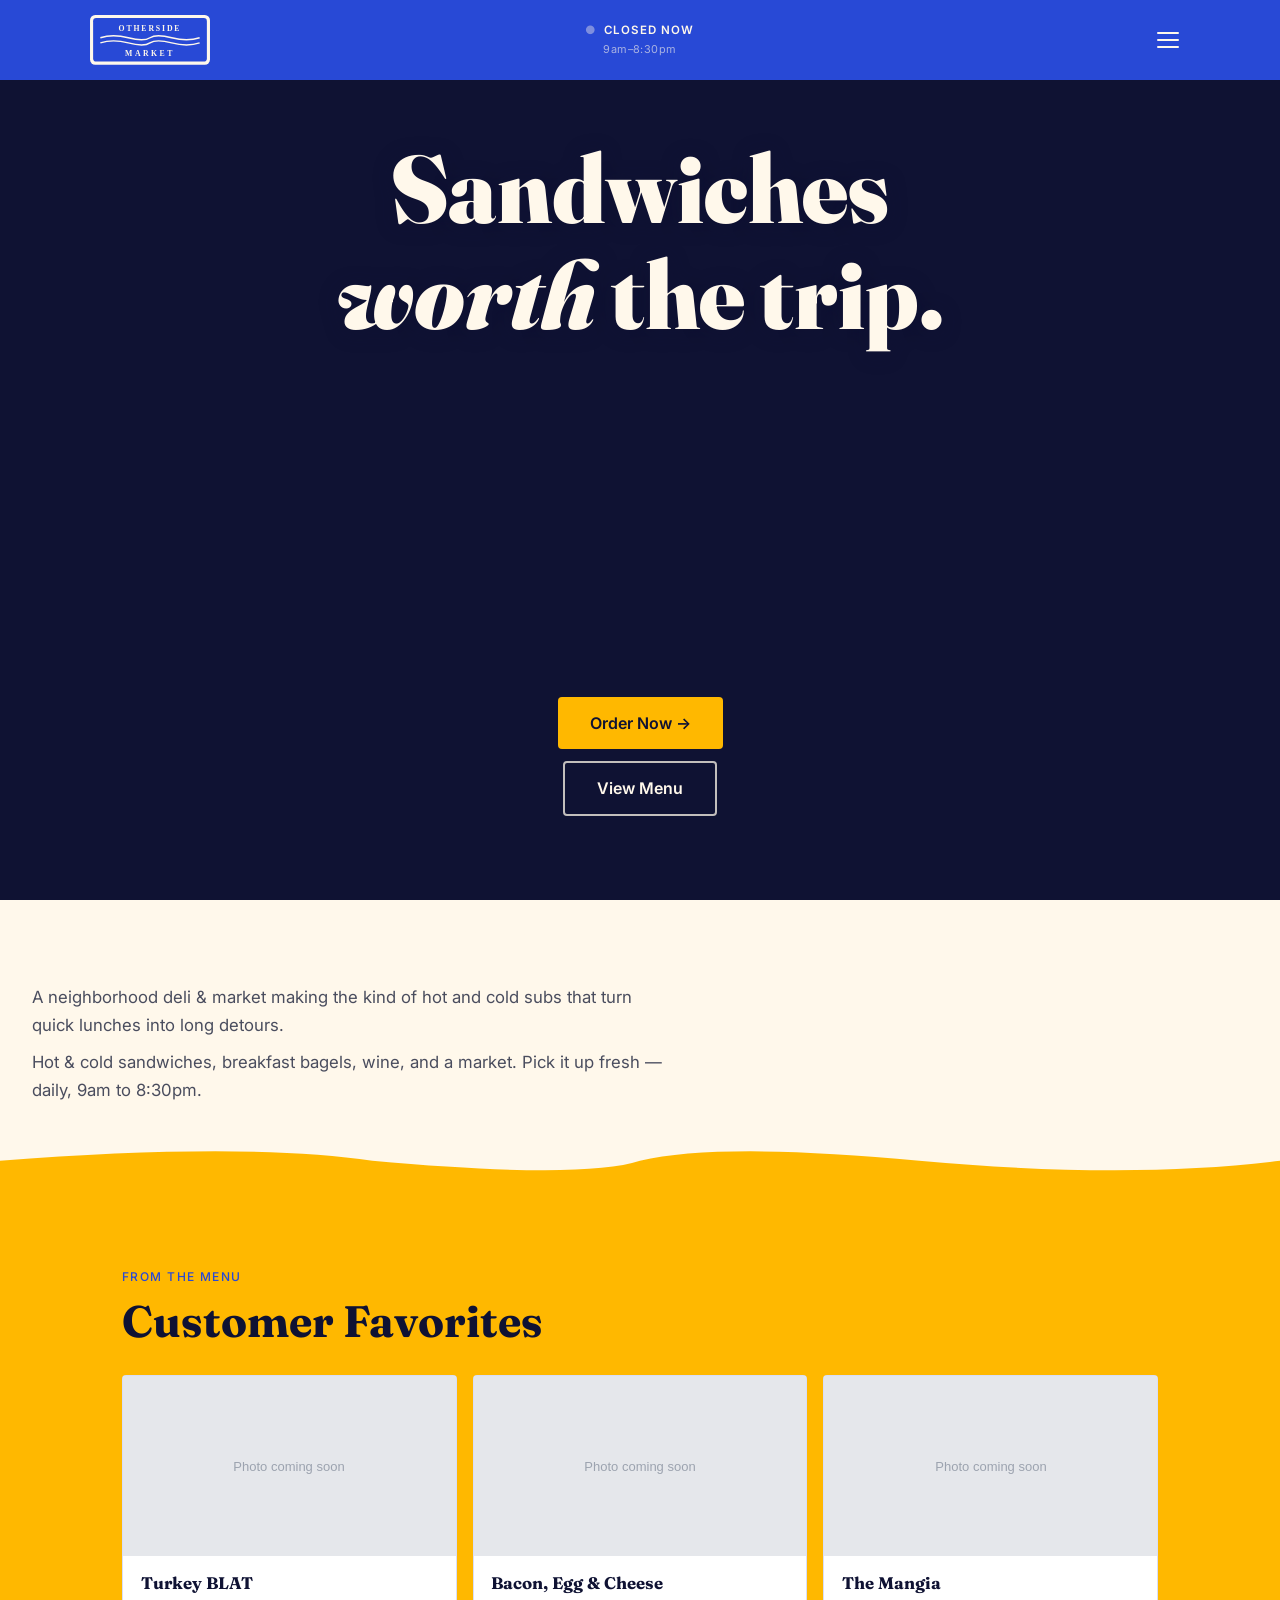
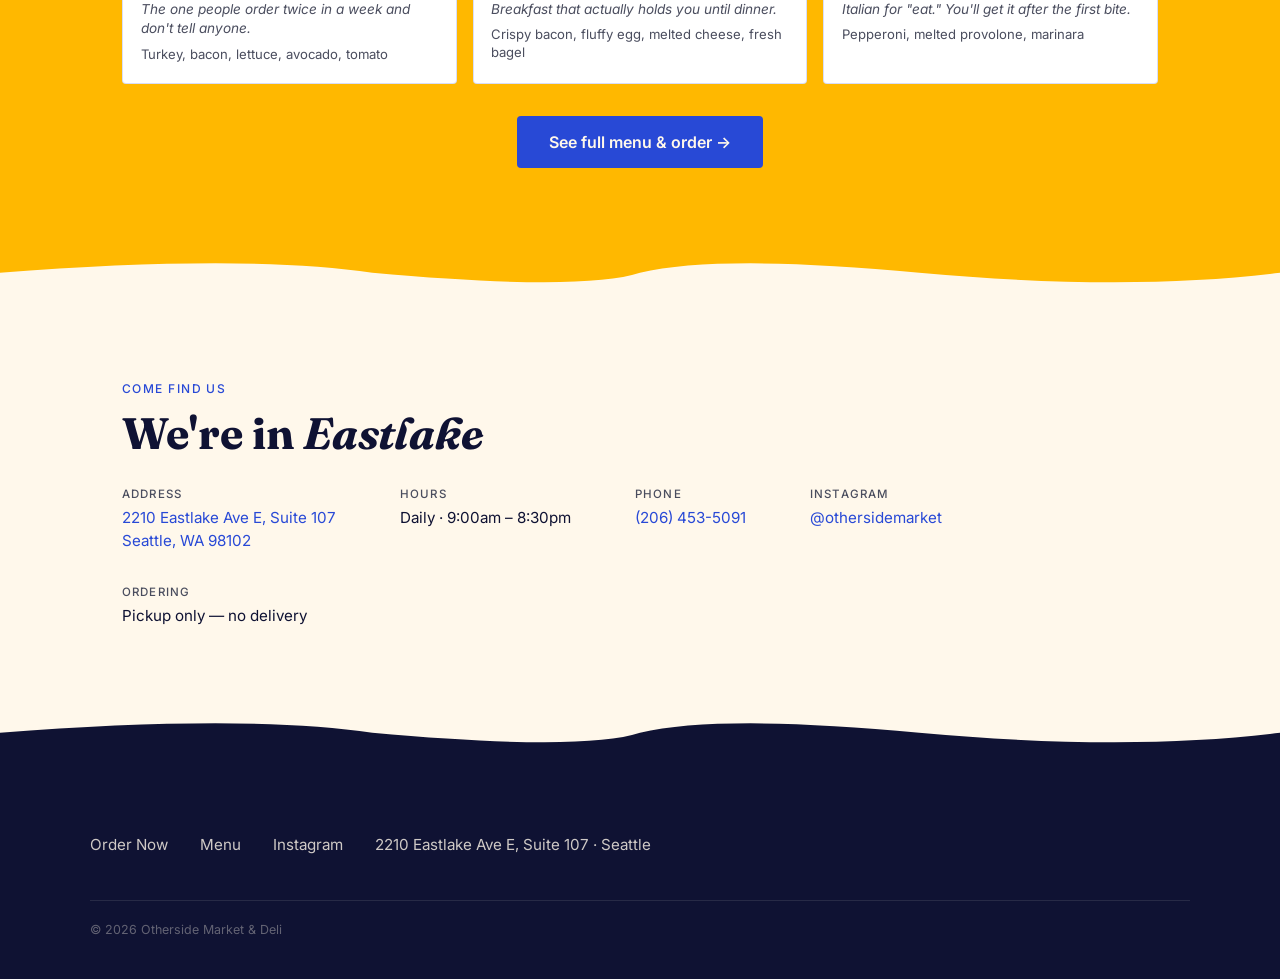
==== commit 786c44a0: "Fix hero flicker and refresh lag in scroll-driven frame animation Swap img src-swapping for canvas d" ====
--- a/index.html
+++ b/index.html
@@ -91,13 +91,7 @@
 
     <!-- Scroll-driven sandwich frame sequence — fixed behind all hero content -->
     <div class="hero-video-bg" aria-hidden="true">
-      <img
-        id="sandwich-frame"
-        class="hero-video"
-        src="images/sandwich-frames/frame-0000.jpg"
-        alt=""
-        decoding="async"
-      />
+      <canvas id="sandwich-frame" class="hero-video"></canvas>
     </div>
 
     <div class="hero-image-full">
--- a/css/styles.css
+++ b/css/styles.css
@@ -331,14 +331,13 @@
 .hero-video {
   width: 100%;
   height: 100%;
-  object-fit: cover;
   display: block;
 }
 
 .hero-image-full {
   position: relative;
   width: 100%;
-  height: 100vw;
+  height: calc(100vh - var(--nav-height));
   min-height: 420px;
   max-height: 820px;
   overflow: hidden;
@@ -358,7 +357,8 @@
   display: flex;
   flex-direction: column;
   align-items: center;
-  padding: 7rem 1.25rem 3rem;
+  padding: 2.5rem 1.25rem 0;
+  padding-top: 5rem;
   text-align: center;
   color: var(--cream);
 }
@@ -375,6 +375,7 @@
   align-items: center;
   gap: 0.75rem;
   margin-top: auto;
+  margin-bottom: 20px;
 }
 
 .hero-caption {
@@ -764,15 +765,11 @@
 }
 
 .menu-item-desc {
-  font-size: 0.85rem;
-  color: var(--ink-soft);
-  line-height: 1.45;
+  font-size: 0.9rem;
+  color: var(--ink);
+  line-height: 1.55;
   margin-bottom: 0.85rem;
   flex: 1;
-  display: -webkit-box;
-  -webkit-line-clamp: 2;
-  -webkit-box-orient: vertical;
-  overflow: hidden;
 }
 
 .add-to-cart-btn {
@@ -826,53 +823,43 @@
 }
 
 /* ------ Cart Toast (pill, slides up on add-to-cart) ----- */
-.cart-toast {
+/* ------ Call to Order Bar ------------------------------ */
+.call-order-bar {
   position: fixed;
-  bottom: calc(1.25rem + env(safe-area-inset-bottom));
-  left: 50%;
-  transform: translateX(-50%) translateY(calc(100% + 2rem));
+  bottom: 0;
+  left: 0;
+  right: 0;
   z-index: 200;
   background: var(--blue);
-  border-radius: 100px;
-  padding: 0.6rem 0.6rem 0.6rem 1.5rem;
+  padding: 0.85rem 1.25rem calc(0.85rem + env(safe-area-inset-bottom));
   display: flex;
   align-items: center;
   justify-content: space-between;
   gap: 1rem;
-  min-width: min(320px, 88vw);
-  box-shadow: 0 8px 28px rgba(15, 18, 51, 0.28);
-  transition: transform 0.4s cubic-bezier(0.34, 1.56, 0.64, 1);
-  white-space: nowrap;
-  pointer-events: none;
-}
-
-.cart-toast.visible {
-  transform: translateX(-50%) translateY(0);
-  pointer-events: auto;
-}
-
-.cart-toast-label {
+  box-shadow: 0 -2px 16px rgba(15, 18, 51, 0.18);
+}
+
+.call-order-label {
   font-size: 0.88rem;
   font-weight: 500;
-  color: rgba(255, 248, 235, 0.9);
-}
-
-.cart-toast-btn {
+  color: rgba(255, 248, 235, 0.85);
+  white-space: nowrap;
+}
+
+.call-order-btn {
   background: var(--accent);
   color: var(--ink);
   font-family: 'Inter', sans-serif;
-  font-size: 0.82rem;
-  font-weight: 600;
-  border: none;
-  border-radius: 100px;
-  height: 36px;
-  padding: 0 1rem;
-  cursor: pointer;
+  font-size: 0.95rem;
+  font-weight: 700;
+  border-radius: 6px;
+  padding: 0.55rem 1.25rem;
+  white-space: nowrap;
   transition: background 0.15s;
   -webkit-tap-highlight-color: transparent;
 }
 
-.cart-toast-btn:hover { background: #e6a600; }
+.call-order-btn:hover { background: #e6a600; }
 
 /* ------ Cart Drawer ------------------------------------ */
 /* Hidden by default — JS controls clip-path + display     */
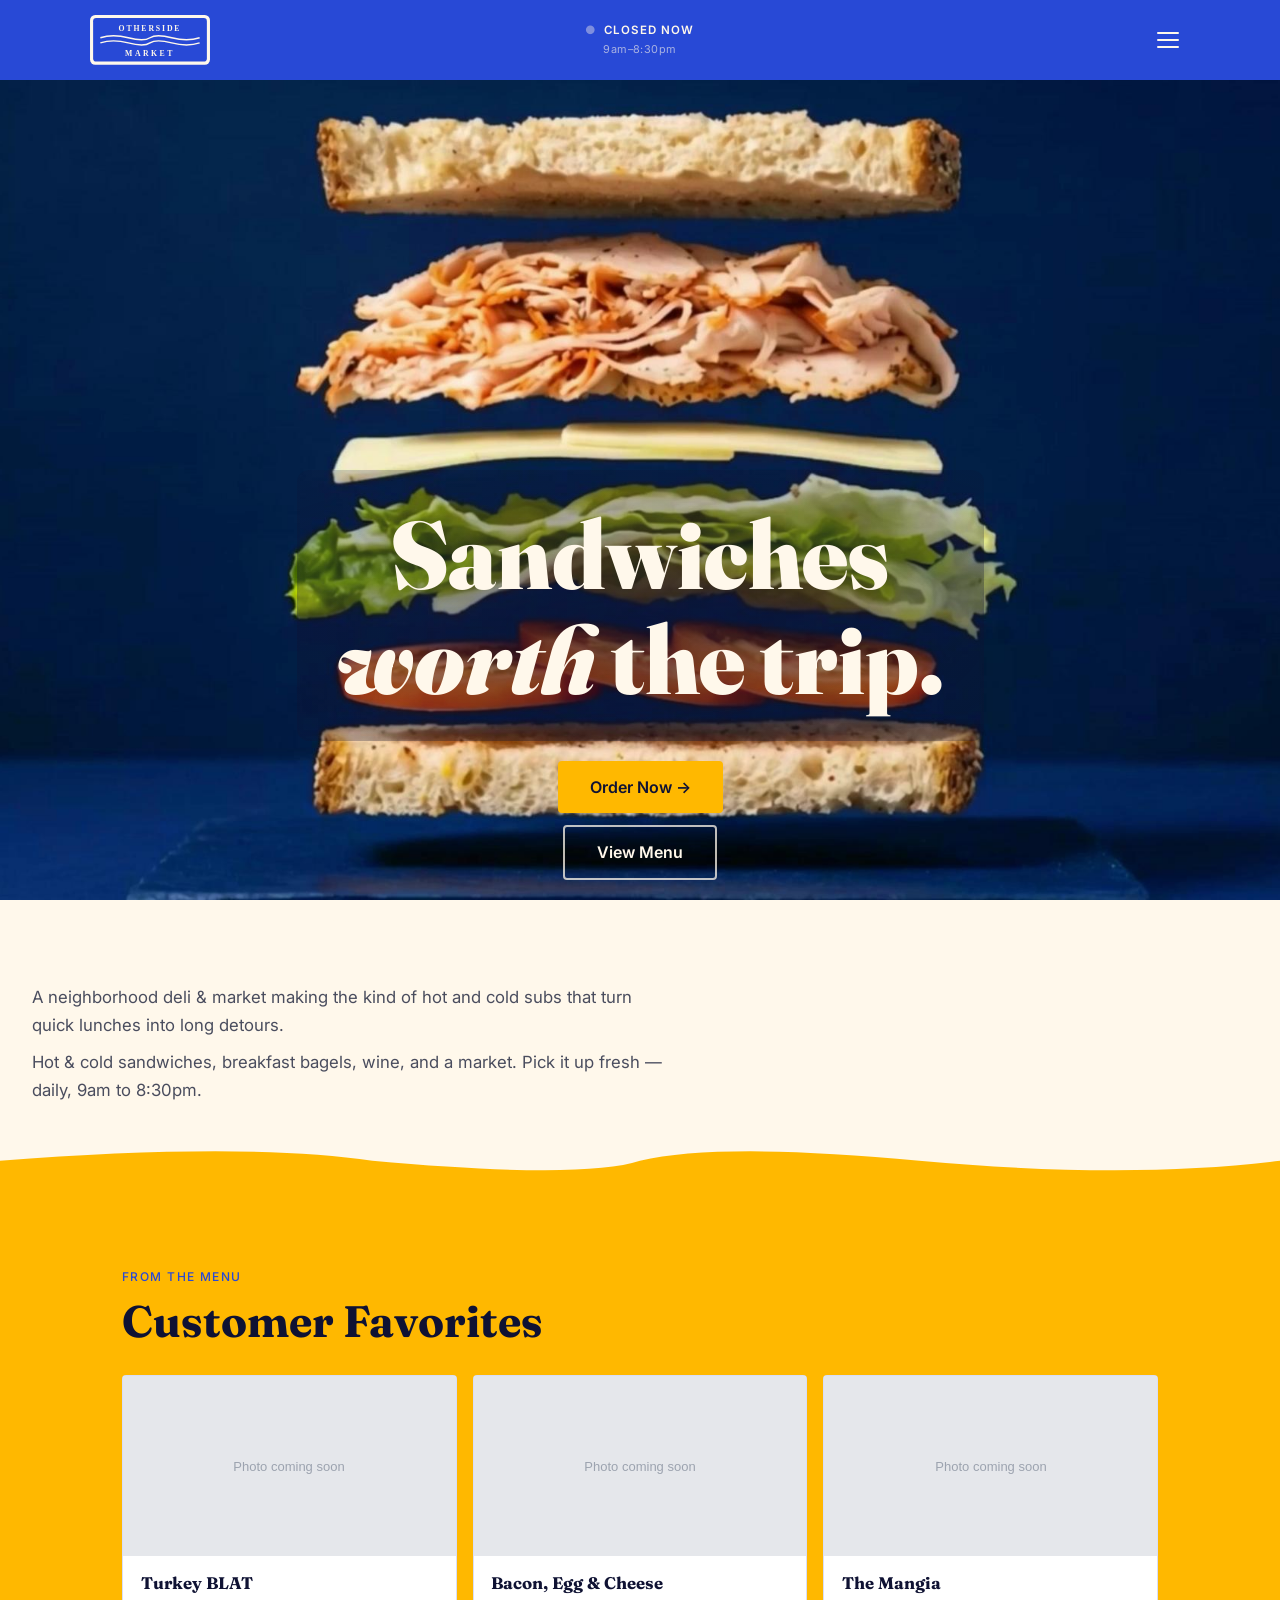
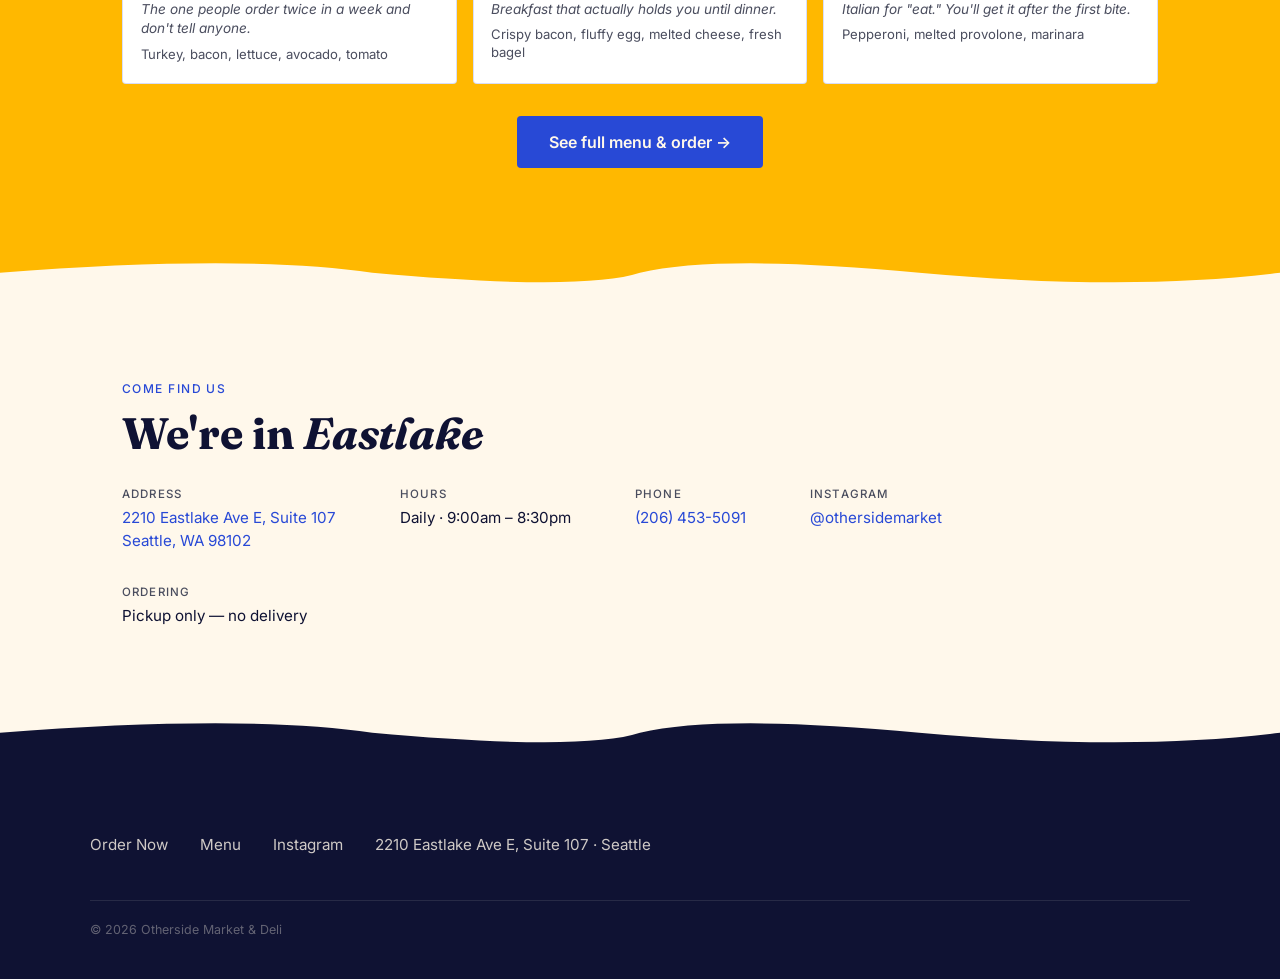
==== commit caf388ed: "Move hero title lower and add gradient backdrop for readability Wrap h1 in .hero-title-wrap with mar" ====
--- a/index.html
+++ b/index.html
@@ -103,7 +103,9 @@
         height="600"
       />
       <div class="hero-overlay">
-        <h1 id="hero-headline">Sandwiches<br><em>worth</em> the trip.</h1>
+        <div class="hero-title-wrap">
+          <h1 id="hero-headline">Sandwiches<br><em>worth</em> the trip.</h1>
+        </div>
         <div class="hero-actions">
           <a class="btn-primary" href="pages/order.html">Order Now →</a>
           <a class="btn-ghost" href="pages/menu.html">View Menu</a>
--- a/css/styles.css
+++ b/css/styles.css
@@ -357,16 +357,21 @@
   display: flex;
   flex-direction: column;
   align-items: center;
-  padding: 2.5rem 1.25rem 0;
-  padding-top: 5rem;
+  padding: 1rem 1.25rem 0;
   text-align: center;
   color: var(--cream);
+}
+
+.hero-title-wrap {
+  margin-top: auto;
+  padding: 2rem 2.5rem 1.75rem;
+  background: radial-gradient(ellipse 110% 100% at 50% 60%, rgba(15, 18, 51, 0.62) 0%, transparent 100%);
+  border-radius: 12px;
 }
 
 .hero-overlay h1 {
   color: var(--cream);
   font-size: clamp(2.75rem, 11vw, 6rem);
-  text-shadow: 0 2px 20px rgba(15, 18, 51, 0.4);
 }
 
 .hero-actions {
@@ -374,7 +379,7 @@
   flex-direction: column;
   align-items: center;
   gap: 0.75rem;
-  margin-top: auto;
+  margin-top: 1.25rem;
   margin-bottom: 20px;
 }
 
@@ -397,7 +402,7 @@
 }
 
 @media (min-width: 768px) {
-  .hero-overlay { padding: 3.5rem 2rem 4rem; }
+  .hero-overlay { padding: 1.5rem 2rem 0; }
   .hero-caption  { padding: 2rem 2rem; font-size: 1.05rem; }
 }
 
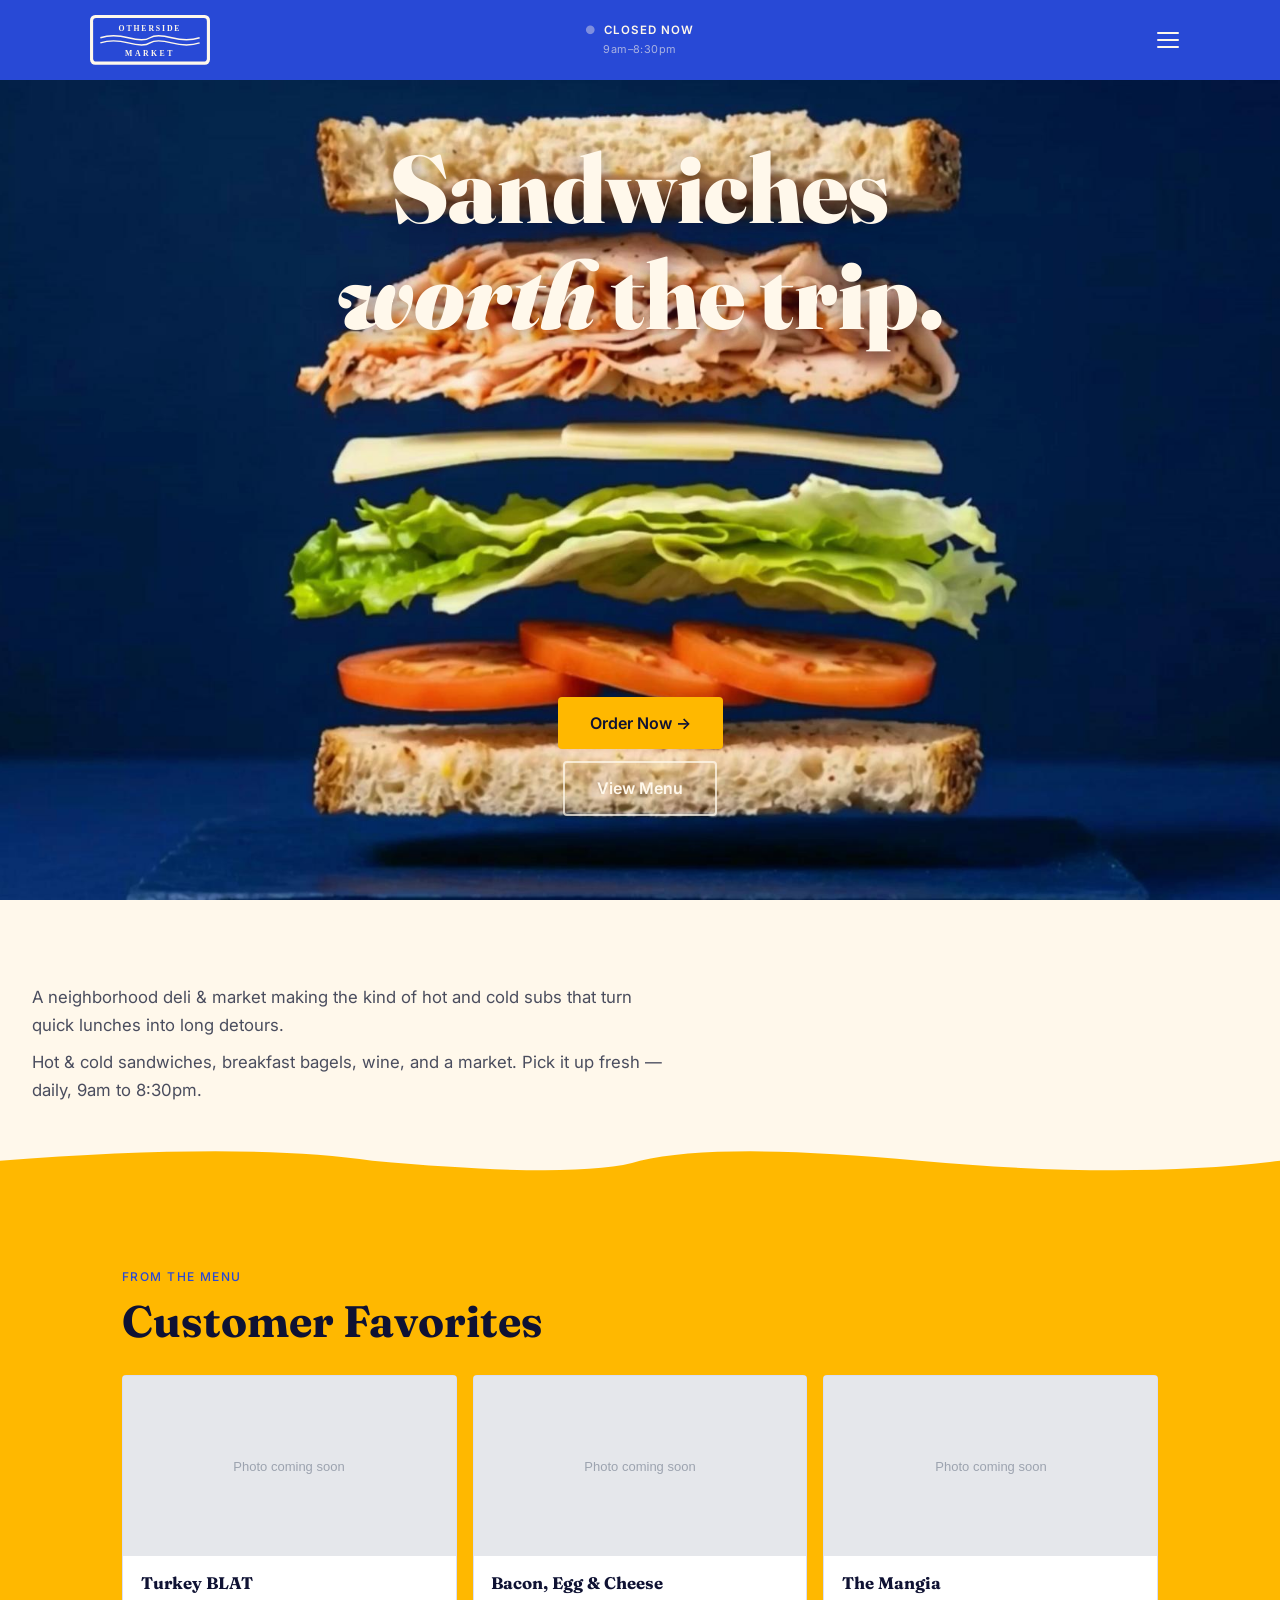
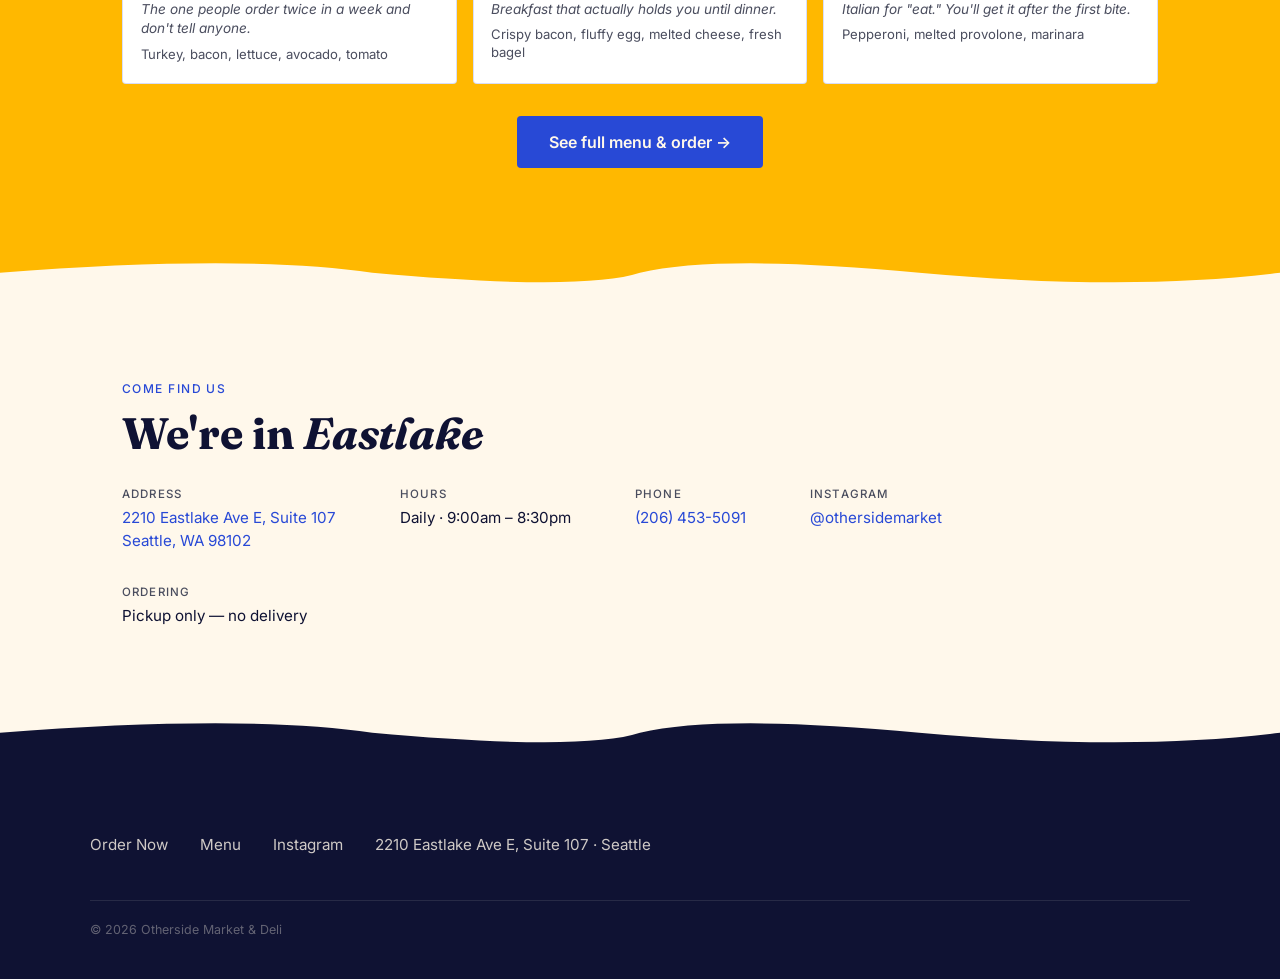
==== commit eda50a0e: "Revert "Move hero title lower and add gradient backdrop for readability" This reverts commit caf388e" ====
--- a/index.html
+++ b/index.html
@@ -103,9 +103,7 @@
         height="600"
       />
       <div class="hero-overlay">
-        <div class="hero-title-wrap">
-          <h1 id="hero-headline">Sandwiches<br><em>worth</em> the trip.</h1>
-        </div>
+        <h1 id="hero-headline">Sandwiches<br><em>worth</em> the trip.</h1>
         <div class="hero-actions">
           <a class="btn-primary" href="pages/order.html">Order Now →</a>
           <a class="btn-ghost" href="pages/menu.html">View Menu</a>
--- a/css/styles.css
+++ b/css/styles.css
@@ -357,21 +357,16 @@
   display: flex;
   flex-direction: column;
   align-items: center;
-  padding: 1rem 1.25rem 0;
+  padding: 2.5rem 1.25rem 0;
+  padding-top: 5rem;
   text-align: center;
   color: var(--cream);
-}
-
-.hero-title-wrap {
-  margin-top: auto;
-  padding: 2rem 2.5rem 1.75rem;
-  background: radial-gradient(ellipse 110% 100% at 50% 60%, rgba(15, 18, 51, 0.62) 0%, transparent 100%);
-  border-radius: 12px;
 }
 
 .hero-overlay h1 {
   color: var(--cream);
   font-size: clamp(2.75rem, 11vw, 6rem);
+  text-shadow: 0 2px 20px rgba(15, 18, 51, 0.4);
 }
 
 .hero-actions {
@@ -379,7 +374,7 @@
   flex-direction: column;
   align-items: center;
   gap: 0.75rem;
-  margin-top: 1.25rem;
+  margin-top: auto;
   margin-bottom: 20px;
 }
 
@@ -402,7 +397,7 @@
 }
 
 @media (min-width: 768px) {
-  .hero-overlay { padding: 1.5rem 2rem 0; }
+  .hero-overlay { padding: 3.5rem 2rem 4rem; }
   .hero-caption  { padding: 2rem 2rem; font-size: 1.05rem; }
 }
 
